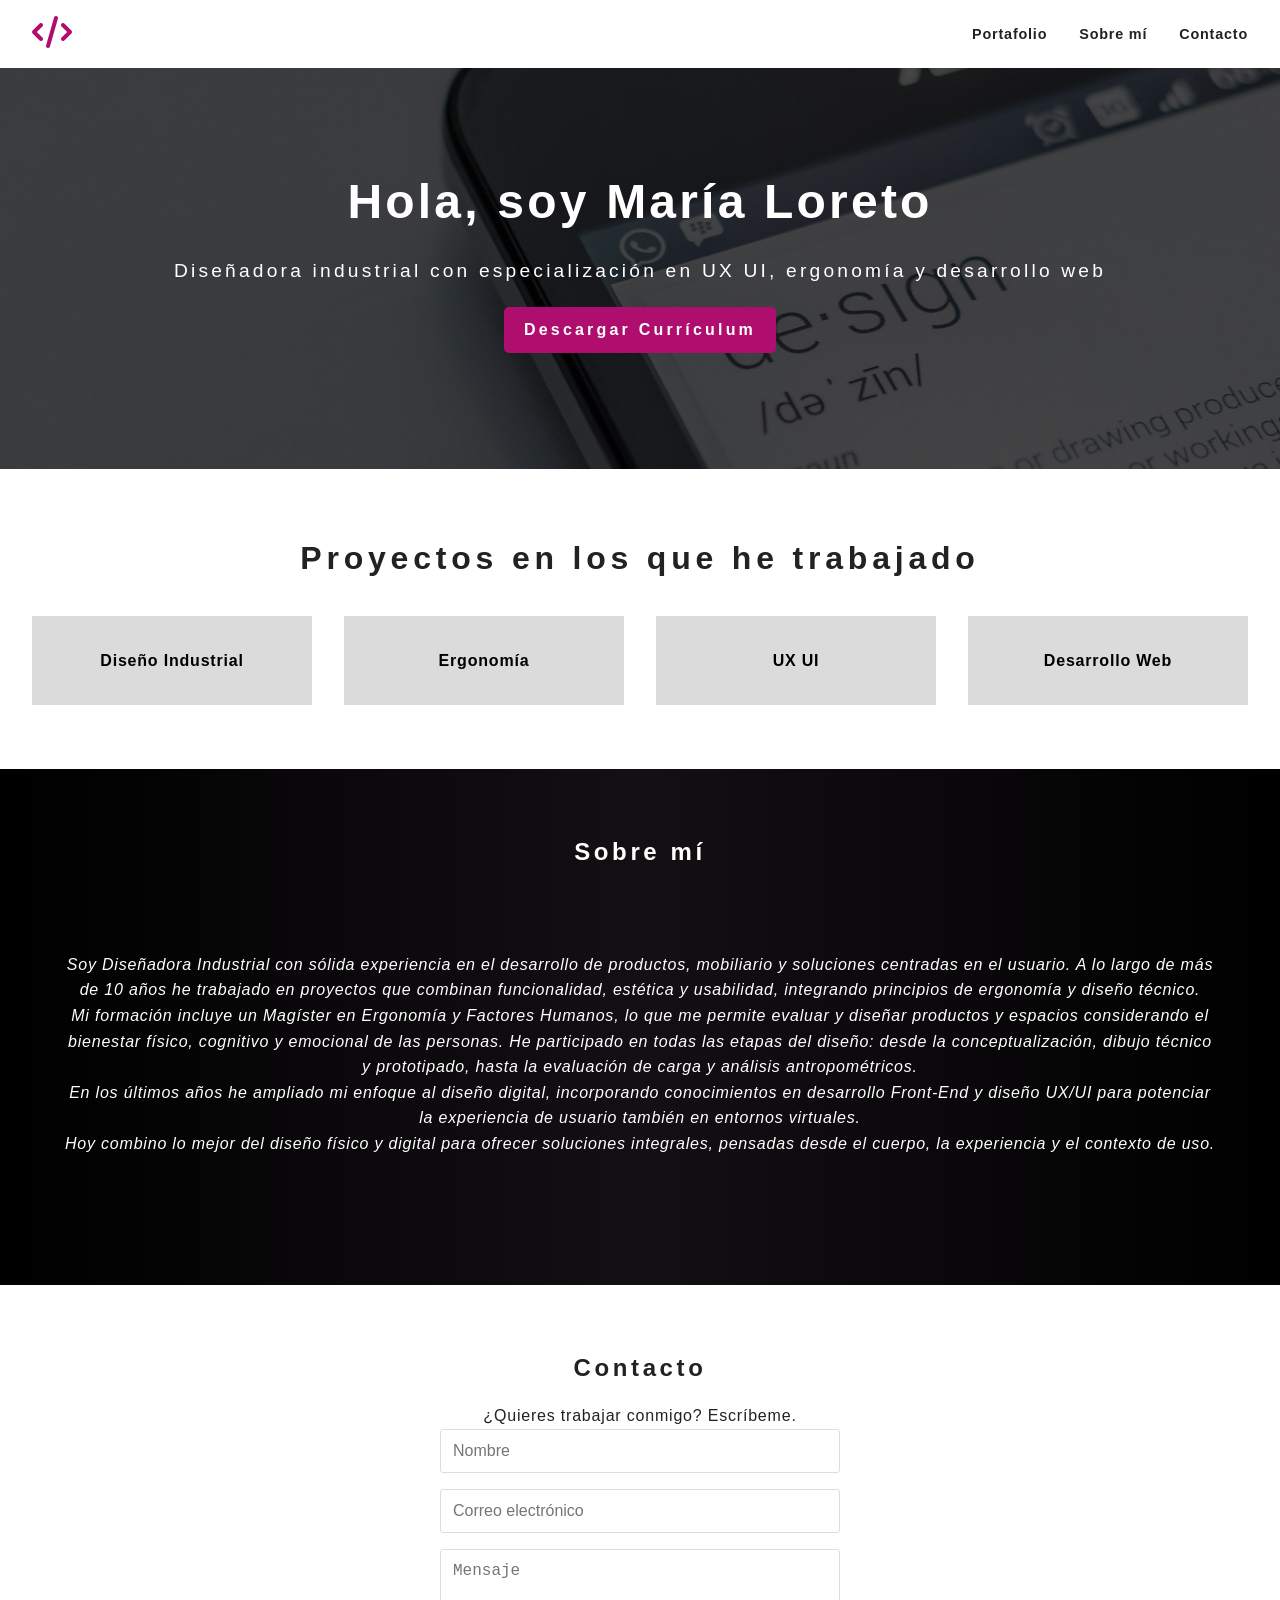
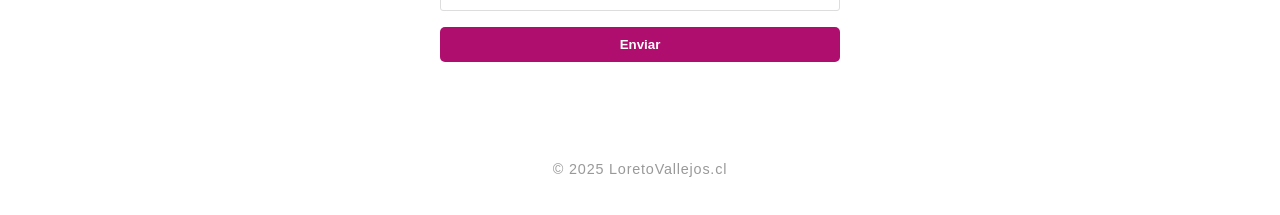
==== index.html @ e16116f9 "feat: agregar portafolio completo" ====
<!DOCTYPE html>
<html lang="es">
    <head>
    <meta charset="UTF-8" />
    <meta name="viewport" content="width=device-width, initial-scale=1" />
    <title>Portafolio María Loreto Vallejos</title>
    
    <!-- font awesome -->
     <link rel="stylesheet" href="https://cdnjs.cloudflare.com/ajax/libs/font-awesome/6.5.0/css/all.min.css" />
   

    <!--hoja de estilos css-->
    <link rel="stylesheet" href="css/style.css"/>
    </head>
    <body>
    <header>
        <nav class="navbar">
        <!--logo-->
        <a class="navbar-brand" href="index.html">
         <i class="fa-solid fa-code fa-2x icono-fucsia"></i>
        </a>

        <button id="menu-toggle" aria-label="Abrir menú">☰</button>
        <ul class="nav-links">
            <li><a href="#work">Portafolio</a></li>
            <li><a href="#about">Sobre mí</a></li>
            <li><a href="#contact">Contacto</a></li>
        </ul>
        </nav>
    </header>

    <main>
        <section class="hero">
        <h1>Hola, soy María Loreto</h1>
        <p>Diseñadora industrial con especialización en UX UI, ergonomía y desarrollo web
        </p>

        <!--boton fucsia-->
        <div class="espaciado">        
            <a class="btn" href="assets/pdf/cv-maria-loreto-vallejos-23.07.25.pdf" target="_blank" rel="noopener noreferrer">Descargar Currículum
            </a>
        </div>
   
        </section>

        <!--proyectos-->
        <section id="work" class="work-section">
        <h2>Proyectos en los que he trabajado</h2>
        <div class="grid">

            <a href="../../../../diseno-industrial.html" target="_blank" rel="noopener noreferrer" class="card-link">
            <div class="card">Diseño Industrial</div>
            </a>

            <a href="assets/pdf/trabajo-grado-magister-mlvc-2024.pdf" target="_blank" rel="noopener noreferrer" class="card-link">
            <div class="card">Ergonomía</div>
            </a>

            <a href="assets/pdf/ux-ui-mobikit-2023.pdf" target="_blank" rel="noopener noreferrer" class="card-link">
            <div class="card">UX UI</div>
            </a>

            <a href="../../../../desarrollo-web.html" target="_blank" rel="noopener noreferrer" class="card-link">
            <div class="card">Desarrollo Web</div>
            </a>

        </div>
        </section>
        <!--sobre mi-->

        <section id="about" class="about-section">
            <article>
                <h2>Sobre mí</h2>
                <div class="container">
                    <em><p>Soy Diseñadora Industrial con sólida experiencia en el desarrollo de productos, mobiliario y soluciones centradas en el usuario. A lo largo de más de 10 años he trabajado en proyectos que combinan funcionalidad, estética y usabilidad, integrando principios de ergonomía y diseño técnico.

                    <p>Mi formación incluye un Magíster en Ergonomía y Factores Humanos, lo que me permite evaluar y diseñar productos y espacios considerando el bienestar físico, cognitivo y emocional de las personas. He participado en todas las etapas del diseño: desde la conceptualización, dibujo técnico y prototipado, hasta la evaluación de carga y análisis antropométricos.</p>

                    <p>En los últimos años he ampliado mi enfoque al diseño digital, incorporando conocimientos en desarrollo Front-End y diseño UX/UI para potenciar la experiencia de usuario también en entornos virtuales.</p>

                    <p>Hoy combino lo mejor del diseño físico y digital para ofrecer soluciones integrales, pensadas desde el cuerpo, la experiencia y el contexto de uso.</p></em>
                </div>
                </article>
        </section>
            

        <section id="contact" class="contact-section">
        <h2>Contacto</h2>
        <p>¿Quieres trabajar conmigo? Escríbeme.</p>

        <form action="https://formsubmit.co/macerdava@gmail.com" method="POST">
        <input type="text" name="nombre" placeholder="Nombre" required>
        <input type="email" name="correo" placeholder="Correo electrónico" required>
        <textarea name="mensaje" placeholder="Mensaje" required></textarea>
        <button class="btn" type="submit">Enviar</button>
        </form>

        </section>
        
    </main>

    <footer>
        <p>© 2025 LoretoVallejos.cl</p>
    </footer>

    <script src="script.js"></script>
    </body>
</html>
---- css/style.css ----
/* Reset css*/
* {
  margin: 0;
  padding: 0;
  box-sizing: border-box;
}

.container{
    padding: 4rem 2rem;
    display:flex;
    justify-content: center;
    align-items: center;

}
.container-dis {
  background-color: #49444935;
 
  list-style-type: none;
  color: black;

}
.container-dis a {
  
  list-style-type: none;
  text-decoration: none;
  color: black;

}

.container-dis a:hover{  
  color:#b00e6f;
 
}

.container-int{ 
  width: 50%;   
  margin: 0 auto;

}
.container-int h1 h2{
  font-weight: bold; 
  font-size: 30px; 
}

.container-res{ 
  width: 50%;   
  margin: 0 auto;

}
.container-res img{
  max-width: 20%;
}



/*icono logo*/

.icono-fucsia{
  color:rgb(176, 14, 111);
}
.icono-fucsia:hover{
  color:rgb(115, 12, 70);
  transform: translateY(-5px);
  transition: transform 0.6s ease;

}


.fondo-gris-claro{
  background-color: rgba(73, 68, 73, 0.193);
  transform: translateY(-5px);
  transition: transform 0.6s ease;
  cursor: pointer;
}

.row {
  display: flex;
  gap: 20px; /* espacio entre columnas */
}
.row img{
  max-width: 70%;
}

.column {
  flex: 1; /* ambas columnas ocupan el mismo ancho */
}



.btn{
  text-decoration: none;
  display: inline-block;
  padding: 10px 20px;
  background-color: rgb(176, 14, 111);
  color: white;
  text-decoration: none;
  border-radius: 5px;
  font-weight: bold;
  border: none;

}

.btn:hover{
    background-color: rgb(115, 12, 70);
    color: white;
    transform: translateY(-5px);
    transition: transform 0.6s ease;
    cursor: pointer;
}

.espaciado{
  margin: 20px;
}

/* Tipografía */
body {
  font-family: 'Helvetica Neue', Helvetica, Arial, sans-serif;
  background: #fff;
  color: #222;
  line-height: 1.6;
  letter-spacing: 0.05em;
}

/* Navbar */
.navbar {
  display: flex;
  justify-content: space-between;
  align-items: center;
  padding: 1rem 2rem;  
  position: sticky;
  top: 0;
  
  
}

.logo {
  font-weight: 700;
  font-size: 1.5rem;
  letter-spacing: 0.2em;
  color: rgb(202, 32, 157); 
}

.nav-links {
  list-style: none;
  display: flex;
  gap: 2rem;
}

.nav-links a {
  text-decoration: none;
  color: #222222;
  font-weight: 600;
  font-size: 0.9rem;
  transition: color 0.3s ease;
}

.nav-links a:hover {
  color: #b00e6f;
}

/* Botón menú hamburguesa */
#menu-toggle {
  display: none;
  font-size: 2rem;
  background: none;
  border: none;
  cursor: pointer;
}

/* Hero */
.hero {
    background-image: url(../assets/img/portada-fondo.jpg);
    background-repeat: no-repeat; 
    background-size: cover;
    
  text-align: center;
  padding: 6rem 2rem;
  font-weight: 700;
  letter-spacing: 0.2em;
}

.hero h1 {
  font-size: 3rem;
  margin-bottom: 1rem;
  color: white;
}

.hero p {
  font-size: 1.2rem;
  font-weight: 400;
  color: white;
}




/* Grid proyectos */
.work-section {
  padding: 4rem 2rem;
}

.work-section h2 {
  text-align: center;
  margin-bottom: 2rem;
  font-weight: 700;
  letter-spacing: 0.15em;
  font-size: 2rem;
}

.grid {
  display: grid;
  grid-template-columns: repeat(auto-fit,minmax(250px,1fr));
  gap: 2rem;
}

/*cards*/
.card-link {
  text-decoration: none;
  color: inherit;
  display: block;
}

.card {
  background-color: rgba(73, 68, 73, 0.193);
  padding: 2rem;
  font-weight: 700;
  text-align: center;  
  cursor: pointer;
  transition: transform 0.6s ease;
  color: black; 
}

.card:hover {
  transform: translateY(-10px);
  color:#b00e6f;
  
}


/* About */
.about-section {
  background: linear-gradient(to right, #000000, #130f13, #000000);
  color: white;
  padding: 4rem 2rem;
  text-align: center;
  font-weight: 400;
  letter-spacing: 0.05em;
}

.about-section h2 {
  font-weight: 700;
  letter-spacing: 0.15em;
  margin-bottom: 1rem;
}

/* Contacto */
.contact-section {
  padding: 4rem 2rem;
  text-align: center;
}

.contact-section h2 {
  font-weight: 700;
  letter-spacing: 0.15em;
  margin-bottom: 1rem;
}

form {
  max-width: 400px;
  margin: 0 auto;
  display: flex;
  flex-direction: column;
  gap: 1rem;
}

input, textarea {
  padding: 0.75rem;
  border: 1px solid #ddd;
  font-size: 1rem;
  border-radius: 3px;
  resize: none;
}



/* Footer */
footer {
  text-align: center;
  padding: 2rem 1rem;
  font-size: 0.9rem;
  color: #999;
}

/* Responsive - menú hamburguesa */
@media (max-width: 768px) {
  .nav-links {
    display: none;
    flex-direction: column;
    position: absolute;
    top: 70px;
    right: 0;
    background: white;
    width: 200px;
    padding: 1rem;
    box-shadow: 0 0 10px rgb(0 0 0 / 0.1);
  }

  .nav-links.show {
    display: flex;
  }

  #menu-toggle {
    display: block;
  }



}
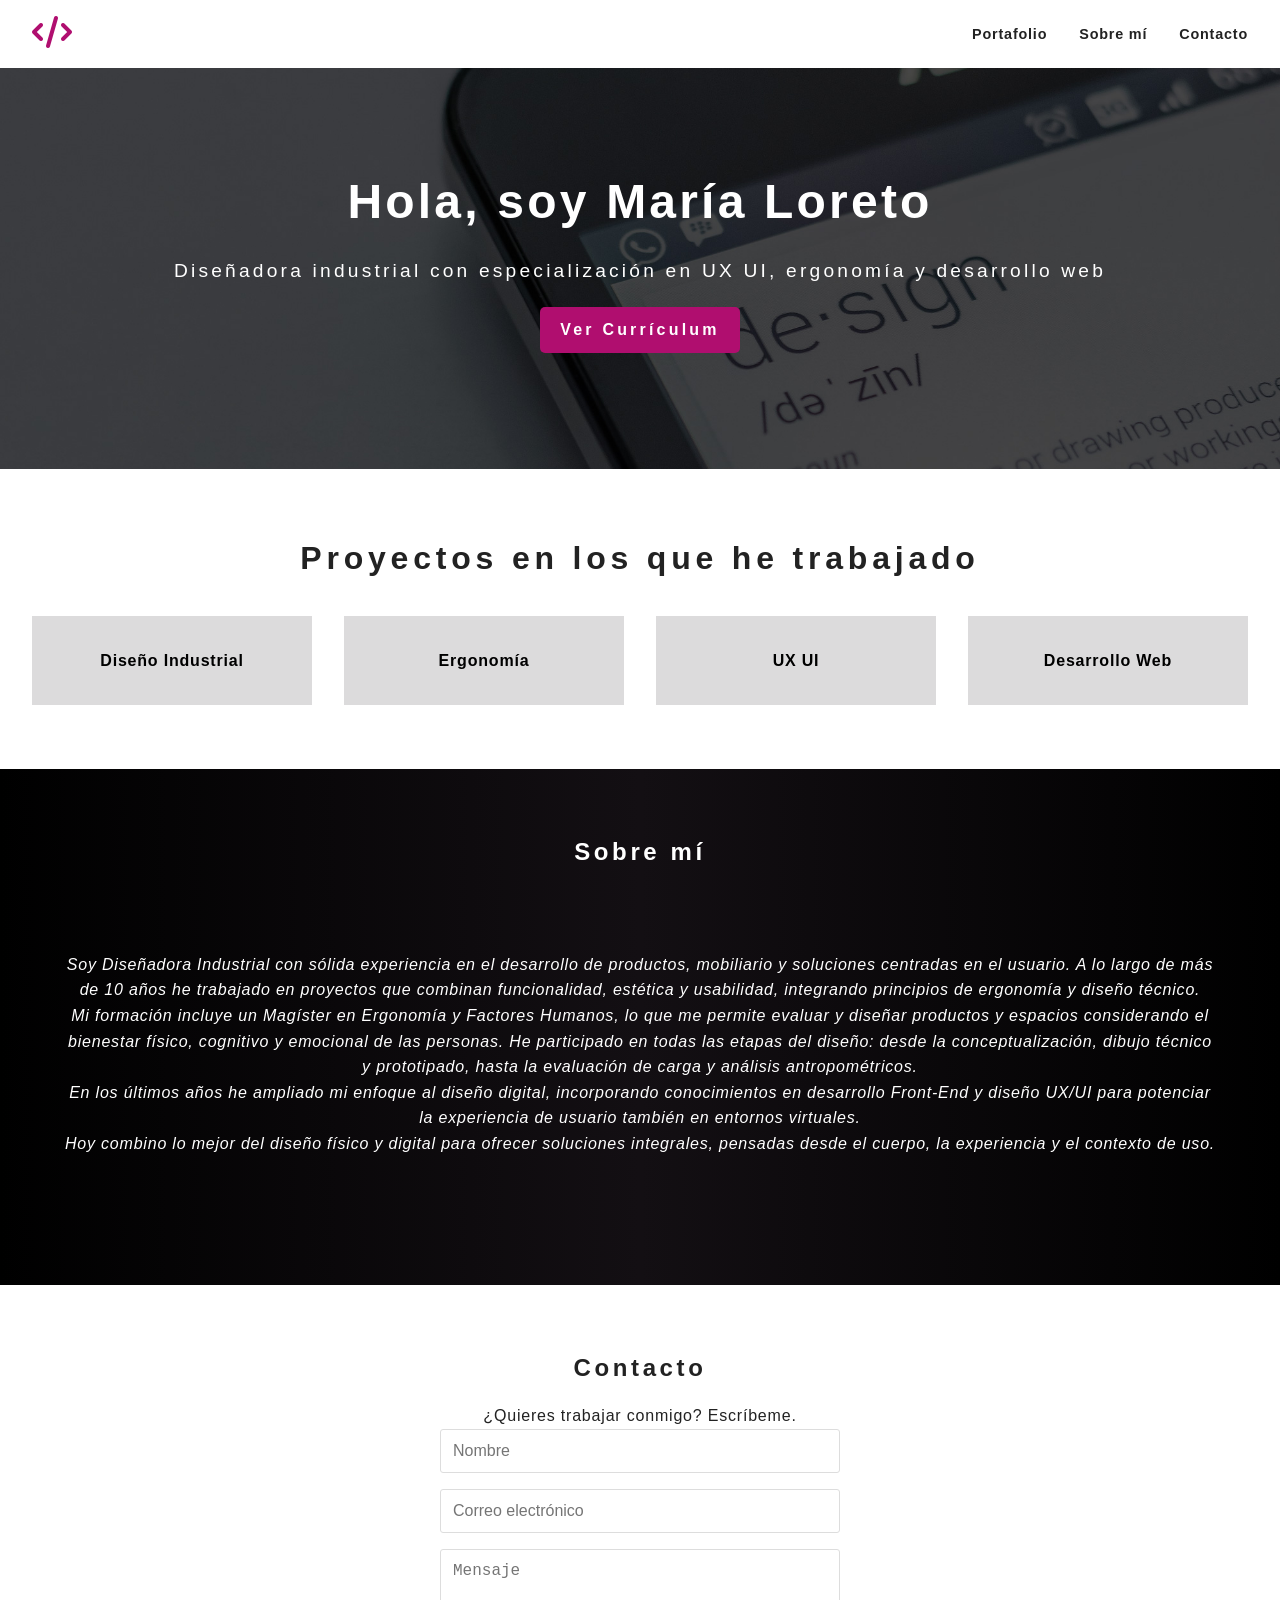
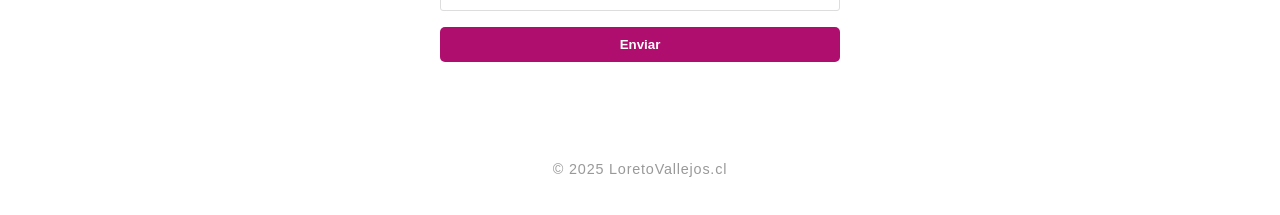
==== commit 0ceebc66: "agrega cv actualizado" ====
--- a/index.html
+++ b/index.html
@@ -37,7 +37,7 @@
 
         <!--boton fucsia-->
         <div class="espaciado">        
-            <a class="btn" href="assets/pdf/cv-maria-loreto-vallejos-23.07.25.pdf" target="_blank" rel="noopener noreferrer">Descargar Currículum
+            <a class="btn" href="assets/pdf/CV_maria_vallejos_23.03.26.pdf" target="_blank" rel="noopener noreferrer">Ver Currículum
             </a>
         </div>
    
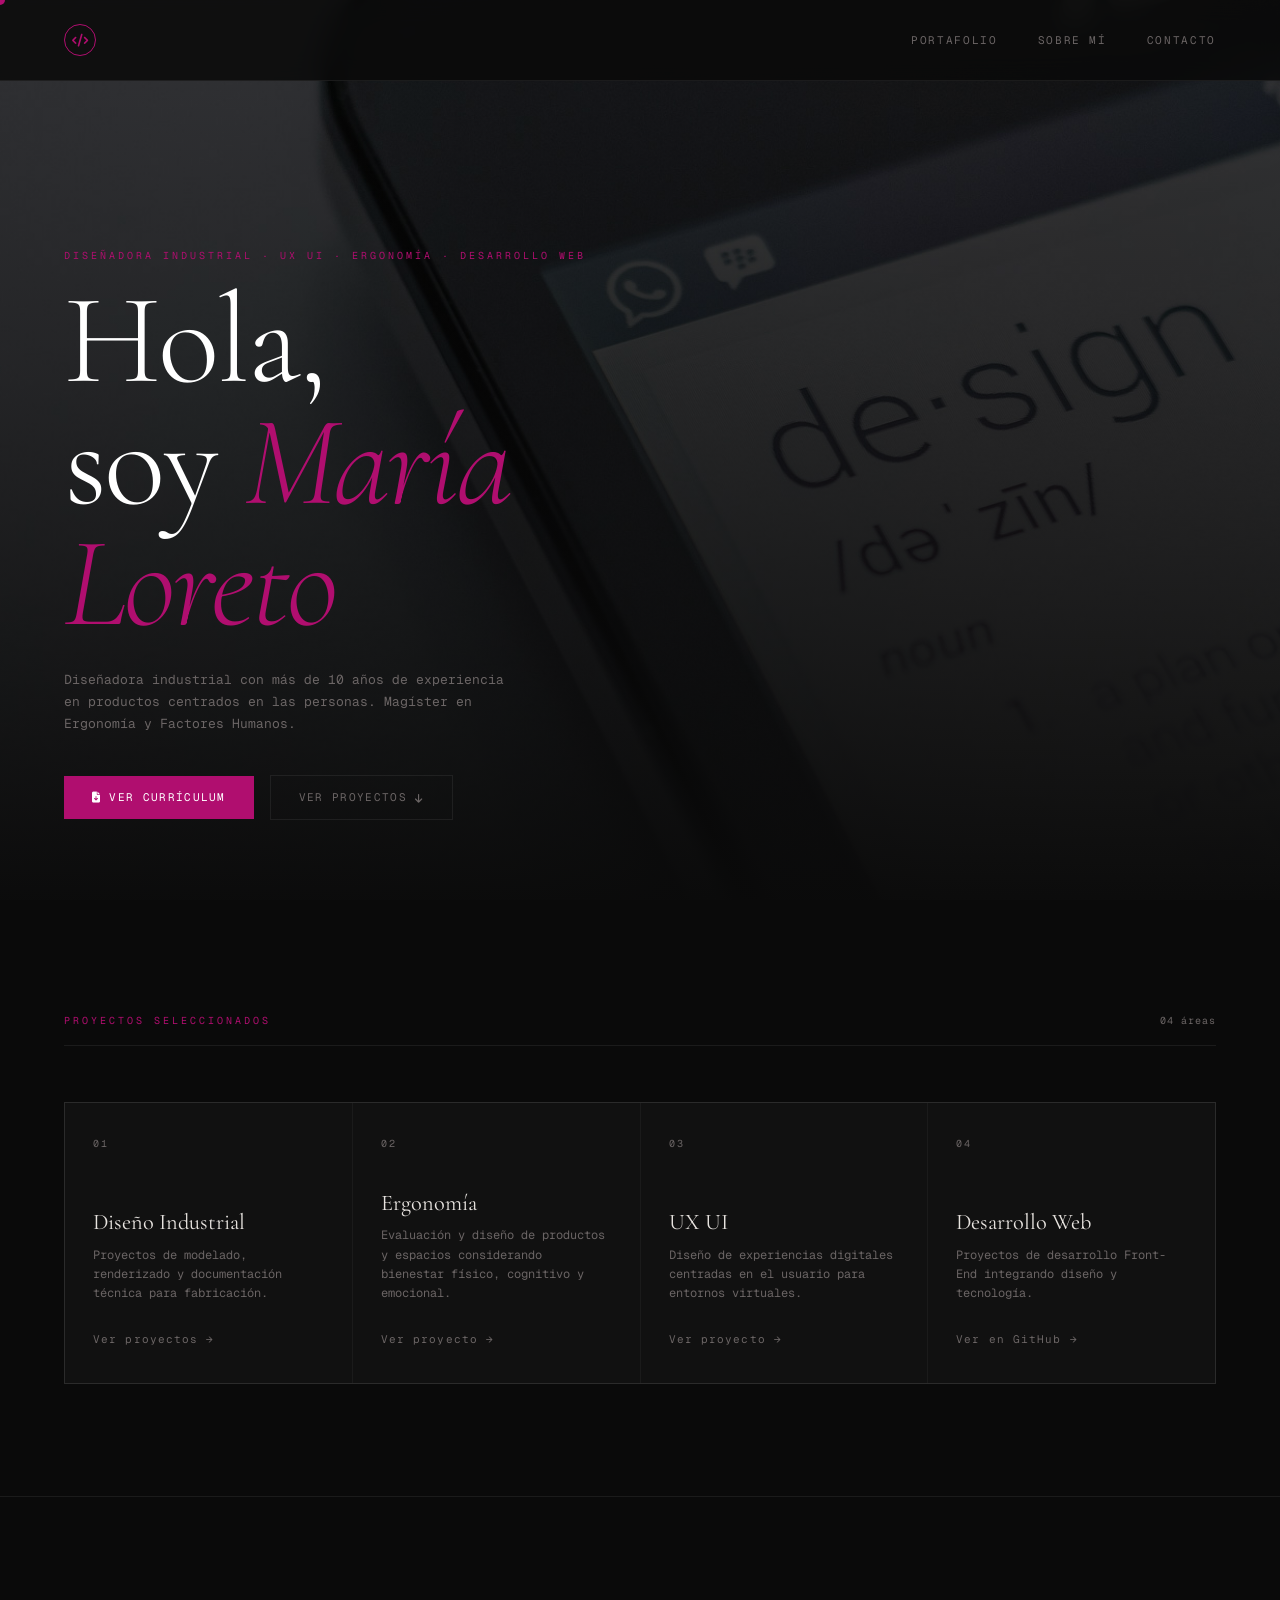
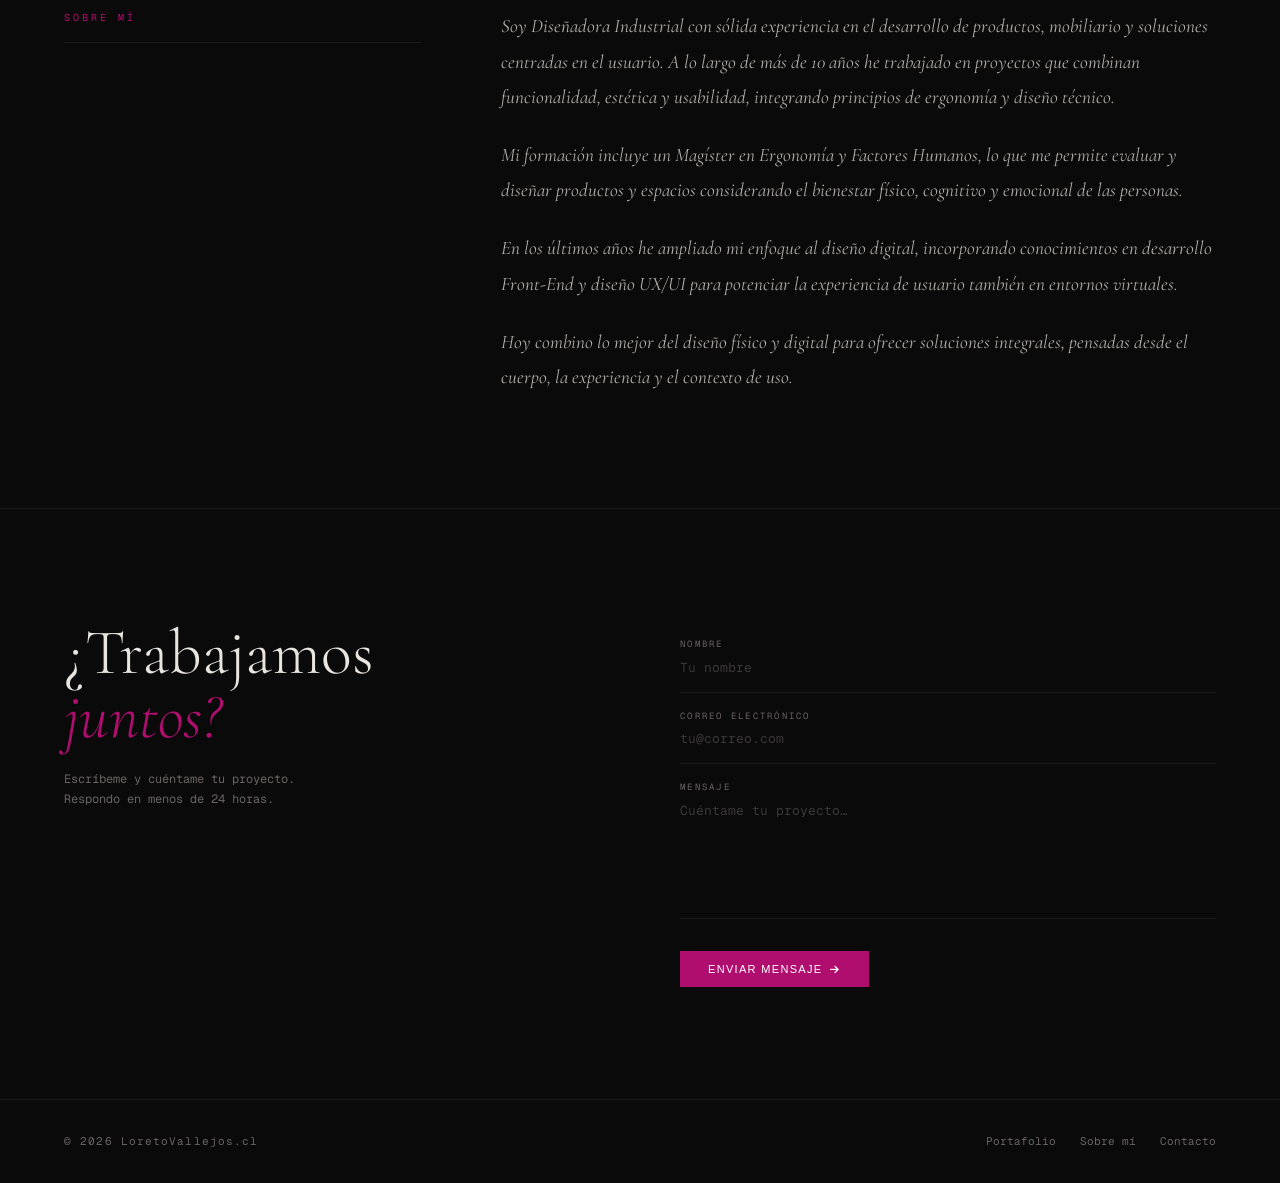
==== commit 488bf58d: "feat: agrega cambios abril" ====
--- a/index.html
+++ b/index.html
@@ -1,108 +1,167 @@
 <!DOCTYPE html>
 <html lang="es">
-    <head>
-    <meta charset="UTF-8" />
-    <meta name="viewport" content="width=device-width, initial-scale=1" />
-    <title>Portafolio María Loreto Vallejos</title>
-    
-    <!-- font awesome -->
-     <link rel="stylesheet" href="https://cdnjs.cloudflare.com/ajax/libs/font-awesome/6.5.0/css/all.min.css" />
-   
+<head>
+  <meta charset="UTF-8" />
+  <meta name="viewport" content="width=device-width, initial-scale=1" />
+  <title>Portafolio — María Loreto Vallejos</title>
 
-    <!--hoja de estilos css-->
-    <link rel="stylesheet" href="css/style.css"/>
-    </head>
-    <body>
-    <header>
-        <nav class="navbar">
-        <!--logo-->
-        <a class="navbar-brand" href="index.html">
-         <i class="fa-solid fa-code fa-2x icono-fucsia"></i>
+  <link rel="preconnect" href="https://fonts.googleapis.com">
+  <link rel="preconnect" href="https://fonts.gstatic.com" crossorigin>
+  <link href="https://fonts.googleapis.com/css2?family=Cormorant+Garamond:ital,wght@0,300;0,400;0,600;1,300;1,400&family=Geist+Mono:wght@300;400&display=swap" rel="stylesheet">
+  <link rel="stylesheet" href="https://cdnjs.cloudflare.com/ajax/libs/font-awesome/6.5.0/css/all.min.css" />
+  <link rel="stylesheet" href="css/styles.css"/>
+</head>
+<body>
+
+  <div class="cursor" id="cursor"></div>
+
+  <!-- NAVBAR -->
+  <nav>
+    <a class="nav-logo" href="index.html">
+      <div class="nav-logo-icon">
+        <i class="fa-solid fa-code"></i>
+      </div>
+    </a>
+    <button class="nav-toggle" id="navToggle" aria-label="Abrir menú" aria-expanded="false">
+      <i class="fa-solid fa-bars"></i>
+    </button>
+    <ul class="nav-links" id="navLinks">
+      <li><a href="#work">Portafolio</a></li>
+      <li><a href="#about">Sobre mí</a></li>
+      <li><a href="#contact">Contacto</a></li>
+    </ul>
+  </nav>
+
+  <main>
+
+    <!-- HERO -->
+    <section class="hero">
+      <p class="hero-eyebrow">Diseñadora Industrial · UX UI · Ergonomía · Desarrollo Web</p>
+      <h1 class="hero-title">
+        Hola,<br>soy <em>María</em><br><em>Loreto</em>
+      </h1>
+      <p class="hero-sub">
+        Diseñadora industrial con más de 10 años de experiencia en productos centrados en las personas. Magíster en Ergonomía y Factores Humanos.
+      </p>
+      <div class="hero-cta">
+        <a class="btn-primary-custom" href="assets/pdf/CV_maria_vallejos_23.03.26.pdf" target="_blank" rel="noopener noreferrer">
+          <i class="fa-solid fa-file-arrow-down" style="font-size:11px"></i>
+          Ver Currículum
+        </a>
+        <a class="btn-ghost" href="#work">
+          Ver proyectos
+          <i class="fa-solid fa-arrow-down" style="font-size:10px"></i>
+        </a>
+      </div>
+    </section>
+
+    <!-- PROYECTOS -->
+    <section id="work">
+      <div class="section-header reveal">
+        <span class="section-label">Proyectos seleccionados</span>
+        <span class="section-count">04 áreas</span>
+      </div>
+
+      <div class="cards-grid">
+
+        <a href="diseno-industrial.html" class="pf-card reveal">
+          <span class="card-num">01</span>
+          <div class="card-body">
+            <h3 class="card-h3">Diseño Industrial</h3>
+            <p class="card-p">Proyectos de modelado, renderizado y documentación técnica para fabricación.</p>
+            <span class="card-arrow">Ver proyectos →</span>
+          </div>
         </a>
 
-        <button id="menu-toggle" aria-label="Abrir menú">☰</button>
-        <ul class="nav-links">
-            <li><a href="#work">Portafolio</a></li>
-            <li><a href="#about">Sobre mí</a></li>
-            <li><a href="#contact">Contacto</a></li>
-        </ul>
-        </nav>
-    </header>
+        <a href="assets/pdf/trabajo-grado-magister-mlvc-2024.pdf" target="_blank" rel="noopener noreferrer" class="pf-card reveal reveal-delay-1">
+          <span class="card-num">02</span>
+          <div class="card-body">
+            <h3 class="card-h3">Ergonomía</h3>
+            <p class="card-p">Evaluación y diseño de productos y espacios considerando bienestar físico, cognitivo y emocional.</p>
+            <span class="card-arrow">Ver proyecto →</span>
+          </div>
+        </a>
 
-    <main>
-        <section class="hero">
-        <h1>Hola, soy María Loreto</h1>
-        <p>Diseñadora industrial con especialización en UX UI, ergonomía y desarrollo web
-        </p>
+        <a href="assets/pdf/ux-ui-mobikit-2023.pdf" target="_blank" rel="noopener noreferrer" class="pf-card reveal reveal-delay-2">
+          <span class="card-num">03</span>
+          <div class="card-body">
+            <h3 class="card-h3">UX UI</h3>
+            <p class="card-p">Diseño de experiencias digitales centradas en el usuario para entornos virtuales.</p>
+            <span class="card-arrow">Ver proyecto →</span>
+          </div>
+        </a>
 
-        <!--boton fucsia-->
-        <div class="espaciado">        
-            <a class="btn" href="assets/pdf/CV_maria_vallejos_23.03.26.pdf" target="_blank" rel="noopener noreferrer">Ver Currículum
-            </a>
+        <a href="https://github.com/Loreto-Vallejos" target="_blank" rel="noopener noreferrer" class="pf-card reveal reveal-delay-3">
+          <span class="card-num">04</span>
+          <div class="card-body">
+            <h3 class="card-h3">Desarrollo Web</h3>
+            <p class="card-p">Proyectos de desarrollo Front-End integrando diseño y tecnología.</p>
+            <span class="card-arrow">Ver en GitHub →</span>
+          </div>
+        </a>
+
+      </div>
+    </section>
+
+    <!-- SOBRE MÍ -->
+    <section id="about">
+      <div class="about-inner">
+        <div class="about-left reveal">
+          <div class="section-header" style="border-bottom: 1px solid var(--border); padding-bottom: 1rem; margin-bottom: 0;">
+            <span class="section-label">Sobre mí</span>
+          </div>
         </div>
-   
-        </section>
+        <div class="about-right reveal reveal-delay-1">
+          <p>Soy Diseñadora Industrial con sólida experiencia en el desarrollo de productos, mobiliario y soluciones centradas en el usuario. A lo largo de más de 10 años he trabajado en proyectos que combinan funcionalidad, estética y usabilidad, integrando principios de ergonomía y diseño técnico.</p>
+          <p>Mi formación incluye un Magíster en Ergonomía y Factores Humanos, lo que me permite evaluar y diseñar productos y espacios considerando el bienestar físico, cognitivo y emocional de las personas.</p>
+          <p>En los últimos años he ampliado mi enfoque al diseño digital, incorporando conocimientos en desarrollo Front-End y diseño UX/UI para potenciar la experiencia de usuario también en entornos virtuales.</p>
+          <p>Hoy combino lo mejor del diseño físico y digital para ofrecer soluciones integrales, pensadas desde el cuerpo, la experiencia y el contexto de uso.</p>
+        </div>
+      </div>
+    </section>
 
-        <!--proyectos-->
-        <section id="work" class="work-section">
-        <h2>Proyectos en los que he trabajado</h2>
-        <div class="grid">
+    <!-- CONTACTO -->
+    <section id="contact">
+      <div class="contact-inner">
+        <div class="contact-left reveal">
+          <h2>¿Trabajamos<br><em>juntos?</em></h2>
+          <p>Escríbeme y cuéntame tu proyecto. Respondo en menos de 24 horas.</p>
+        </div>
+        <div class="contact-right reveal reveal-delay-1">
+          <!-- correo de llegada-->
+          <form action="https://formsubmit.co/macerdava@gmail.com" method="POST" class="contact-form">
+            <div class="form-field">
+              <label for="nombre">Nombre</label>
+              <input type="text" id="nombre" name="nombre" placeholder="Tu nombre" required />
+            </div>
+            <div class="form-field">
+              <label for="correo">Correo electrónico</label>
+              <input type="email" id="correo" name="correo" placeholder="tu@correo.com" required />
+            </div>
+            <div class="form-field">
+              <label for="mensaje">Mensaje</label>
+              <textarea id="mensaje" name="mensaje" placeholder="Cuéntame tu proyecto…" required></textarea>
+            </div>
+            <button class="btn-primary-custom form-submit" type="submit">
+              Enviar mensaje
+              <i class="fa-solid fa-arrow-right" style="font-size:10px"></i>
+            </button>
+          </form>
+        </div>
+      </div>
+    </section>
 
-            <a href="../../../../diseno-industrial.html" target="_blank" rel="noopener noreferrer" class="card-link">
-            <div class="card">Diseño Industrial</div>
-            </a>
+  </main>
 
-            <a href="assets/pdf/trabajo-grado-magister-mlvc-2024.pdf" target="_blank" rel="noopener noreferrer" class="card-link">
-            <div class="card">Ergonomía</div>
-            </a>
+  <footer>
+    <p>© 2026 LoretoVallejos.cl</p>
+    <div class="footer-links">
+      <a href="#work">Portafolio</a>
+      <a href="#about">Sobre mí</a>
+      <a href="#contact">Contacto</a>
+    </div>
+  </footer>
 
-            <a href="assets/pdf/ux-ui-mobikit-2023.pdf" target="_blank" rel="noopener noreferrer" class="card-link">
-            <div class="card">UX UI</div>
-            </a>
-
-            <a href="../../../../desarrollo-web.html" target="_blank" rel="noopener noreferrer" class="card-link">
-            <div class="card">Desarrollo Web</div>
-            </a>
-
-        </div>
-        </section>
-        <!--sobre mi-->
-
-        <section id="about" class="about-section">
-            <article>
-                <h2>Sobre mí</h2>
-                <div class="container">
-                    <em><p>Soy Diseñadora Industrial con sólida experiencia en el desarrollo de productos, mobiliario y soluciones centradas en el usuario. A lo largo de más de 10 años he trabajado en proyectos que combinan funcionalidad, estética y usabilidad, integrando principios de ergonomía y diseño técnico.
-
-                    <p>Mi formación incluye un Magíster en Ergonomía y Factores Humanos, lo que me permite evaluar y diseñar productos y espacios considerando el bienestar físico, cognitivo y emocional de las personas. He participado en todas las etapas del diseño: desde la conceptualización, dibujo técnico y prototipado, hasta la evaluación de carga y análisis antropométricos.</p>
-
-                    <p>En los últimos años he ampliado mi enfoque al diseño digital, incorporando conocimientos en desarrollo Front-End y diseño UX/UI para potenciar la experiencia de usuario también en entornos virtuales.</p>
-
-                    <p>Hoy combino lo mejor del diseño físico y digital para ofrecer soluciones integrales, pensadas desde el cuerpo, la experiencia y el contexto de uso.</p></em>
-                </div>
-                </article>
-        </section>
-            
-
-        <section id="contact" class="contact-section">
-        <h2>Contacto</h2>
-        <p>¿Quieres trabajar conmigo? Escríbeme.</p>
-
-        <form action="https://formsubmit.co/macerdava@gmail.com" method="POST">
-        <input type="text" name="nombre" placeholder="Nombre" required>
-        <input type="email" name="correo" placeholder="Correo electrónico" required>
-        <textarea name="mensaje" placeholder="Mensaje" required></textarea>
-        <button class="btn" type="submit">Enviar</button>
-        </form>
-
-        </section>
-        
-    </main>
-
-    <footer>
-        <p>© 2025 LoretoVallejos.cl</p>
-    </footer>
-
-    <script src="script.js"></script>
-    </body>
-</html>
+  <script src="main.js"></script>
+</body>
+</html>
--- a/css/styles.css
+++ b/css/styles.css
@@ -0,0 +1,676 @@
+/* ── RESET ── */
+*,
+*::before,
+*::after {
+  box-sizing: border-box;
+  margin: 0;
+  padding: 0;
+}
+
+/* ── VARIABLES ── */
+:root {
+  --fucsia:     #b00e6f;
+  --fucsia-dim: #730c46;
+  --bg:         #0a0a0a;
+  --surface:    #111111;
+  --border:     rgba(255, 255, 255, 0.07);
+  --text:       #e8e4e0;
+  --muted:      #6b6565;
+  --mono:       'Geist Mono', monospace;
+  --serif:      'Cormorant Garamond', serif;
+
+  /* Espaciado consistente */
+  --section-padding-x: 4rem;
+  --section-padding-y: 7rem;
+}
+
+/* ── BASE ── */
+html {
+  scroll-behavior: smooth;
+}
+
+body {
+  background: var(--bg);
+  color: var(--text);
+  font-family: var(--mono);
+  font-size: 14px;
+  line-height: 1.7;
+  cursor: none;
+  /* Evita scroll horizontal en móvil */
+  overflow-x: hidden;
+}
+
+/* ── CURSOR PERSONALIZADO ── */
+.cursor {
+  width: 10px;
+  height: 10px;
+  border-radius: 50%;
+  background: var(--fucsia);
+  position: fixed;
+  top: 0;
+  left: 0;
+  pointer-events: none;
+  z-index: 9999;
+  transform: translate(-50%, -50%);
+  transition:
+    transform 0.08s ease,
+    width 0.25s ease,
+    height 0.25s ease,
+    background 0.25s ease;
+}
+
+.cursor.hovering {
+  width: 40px;
+  height: 40px;
+  background: rgba(176, 14, 111, 0.15);
+  border: 1px solid var(--fucsia);
+}
+
+/* ── TEXTURA DE RUIDO ── */
+body::before {
+  content: '';
+  position: fixed;
+  inset: 0;
+  background-image: url("data:image/svg+xml,%3Csvg viewBox='0 0 256 256' xmlns='http://www.w3.org/2000/svg'%3E%3Cfilter id='noise'%3E%3CfeTurbulence type='fractalNoise' baseFrequency='0.9' numOctaves='4' stitchTiles='stitch'/%3E%3C/filter%3E%3Crect width='100%25' height='100%25' filter='url(%23noise)' opacity='1'/%3E%3C/svg%3E");
+  opacity: 0.025;
+  pointer-events: none;
+  z-index: 0;
+}
+
+/* ── NAVBAR ── */
+nav {
+  position: fixed;
+  top: 0;
+  left: 0;
+  right: 0;
+  z-index: 100;
+  display: flex;
+  align-items: center;
+  justify-content: space-between;
+  padding: 1.5rem var(--section-padding-x);
+  border-bottom: 1px solid var(--border);
+  background: rgba(10, 10, 10, 0.85);
+  backdrop-filter: blur(12px);
+  -webkit-backdrop-filter: blur(12px);
+}
+
+.nav-logo {
+  display: flex;
+  align-items: center;
+  gap: 0.75rem;
+  text-decoration: none;
+}
+
+.nav-logo-icon {
+  width: 32px;
+  height: 32px;
+  border: 1px solid var(--fucsia);
+  border-radius: 50%;
+  display: flex;
+  align-items: center;
+  justify-content: center;
+  transition: background 0.3s;
+}
+
+.nav-logo-icon i {
+  color: var(--fucsia);
+  font-size: 13px;
+}
+
+.nav-logo:hover .nav-logo-icon {
+  background: var(--fucsia);
+}
+
+.nav-logo:hover .nav-logo-icon i {
+  color: #fff;
+}
+
+.nav-links {
+  display: flex;
+  gap: 2.5rem;
+  list-style: none;
+}
+
+.nav-links a {
+  text-decoration: none;
+  color: var(--muted);
+  font-size: 11px;
+  letter-spacing: 0.15em;
+  text-transform: uppercase;
+  transition: color 0.3s;
+  position: relative;
+}
+
+.nav-links a::after {
+  content: '';
+  position: absolute;
+  bottom: -3px;
+  left: 0;
+  width: 0;
+  height: 1px;
+  background: var(--fucsia);
+  transition: width 0.3s ease;
+}
+
+.nav-links a:hover {
+  color: var(--text);
+}
+
+.nav-links a:hover::after {
+  width: 100%;
+}
+
+/* Botón hamburguesa — oculto en desktop */
+.nav-toggle {
+  display: none;
+  background: none;
+  border: none;
+  color: var(--text);
+  font-size: 1.1rem;
+  cursor: pointer;
+  /* Área mínima táctil recomendada (accesibilidad) */
+  min-width: 44px;
+  min-height: 44px;
+}
+
+/* ── HERO ── */
+.hero {
+  min-height: 100vh;
+  display: flex;
+  flex-direction: column;
+  justify-content: flex-end;
+  padding: 0 var(--section-padding-x) 5rem;
+  position: relative;
+  overflow: hidden;
+  background-image: url('../assets/img/portada-fondo.jpg');;
+  background-size: cover;
+  background-position: center;
+}
+
+.hero::after {
+  content: '';
+  position: absolute;
+  inset: 0;
+  background: linear-gradient(
+    to top,
+    rgba(10, 10, 10, 0.97) 0%,
+    rgba(10, 10, 10, 0.45) 60%,
+    rgba(10, 10, 10, 0.2) 100%
+  );
+}
+
+.hero-eyebrow {
+  font-size: 10px;
+  letter-spacing: 0.3em;
+  text-transform: uppercase;
+  color: var(--fucsia);
+  margin-bottom: 1rem;
+  position: relative;
+  z-index: 1;
+  opacity: 0;
+  animation: fadeUp 0.8s ease forwards 0.2s;
+}
+
+.hero-title {
+  font-family: var(--serif);
+  font-size: clamp(4rem, 10vw, 9rem);
+  font-weight: 300;
+  line-height: 0.95;
+  letter-spacing: -0.02em;
+  color: #fff;
+  position: relative;
+  z-index: 1;
+  opacity: 0;
+  animation: fadeUp 0.9s ease forwards 0.4s;
+}
+
+.hero-title em {
+  font-style: italic;
+  color: var(--fucsia);
+}
+
+.hero-sub {
+  margin-top: 1.5rem;
+  font-size: 13px;
+  color: var(--muted);
+  max-width: 460px;
+  position: relative;
+  z-index: 1;
+  opacity: 0;
+  animation: fadeUp 0.9s ease forwards 0.6s;
+}
+
+.hero-cta {
+  margin-top: 2.5rem;
+  display: flex;
+  gap: 1rem;
+  align-items: center;
+  flex-wrap: wrap;
+  position: relative;
+  z-index: 1;
+  opacity: 0;
+  animation: fadeUp 0.9s ease forwards 0.8s;
+}
+
+/* ── BOTONES ── */
+.btn-primary-custom {
+  display: inline-flex;
+  align-items: center;
+  gap: 0.5rem;
+  padding: 0.75rem 1.75rem;
+  background: var(--fucsia);
+  color: #fff;
+  text-decoration: none;
+  font-size: 11px;
+  letter-spacing: 0.12em;
+  text-transform: uppercase;
+  border: none;
+  transition: background 0.3s, transform 0.3s;
+  /* Cursor visible para usuarios con cursor nativo */
+  cursor: pointer;
+}
+
+.btn-primary-custom:hover {
+  background: var(--fucsia-dim);
+  transform: translateY(-3px);
+  color: #fff;
+}
+
+.btn-ghost {
+  display: inline-flex;
+  align-items: center;
+  gap: 0.5rem;
+  padding: 0.75rem 1.75rem;
+  background: transparent;
+  color: var(--muted);
+  text-decoration: none;
+  font-size: 11px;
+  letter-spacing: 0.12em;
+  text-transform: uppercase;
+  border: 1px solid var(--border);
+  transition: border-color 0.3s, color 0.3s, transform 0.3s;
+}
+
+.btn-ghost:hover {
+  border-color: var(--muted);
+  color: var(--text);
+  transform: translateY(-3px);
+}
+
+/* ── SECCIÓN WORK ── */
+#work {
+  padding: var(--section-padding-y) var(--section-padding-x);
+  position: relative;
+  z-index: 1;
+}
+
+.section-header {
+  display: flex;
+  align-items: baseline;
+  justify-content: space-between;
+  margin-bottom: 3.5rem;
+  border-bottom: 1px solid var(--border);
+  padding-bottom: 1rem;
+}
+
+.section-label {
+  font-size: 10px;
+  letter-spacing: 0.3em;
+  text-transform: uppercase;
+  color: var(--fucsia);
+}
+
+.section-count {
+  font-size: 10px;
+  letter-spacing: 0.1em;
+  color: var(--muted);
+}
+
+/* Grid de tarjetas */
+.cards-grid {
+  display: grid;
+  grid-template-columns: repeat(4, 1fr);
+  gap: 1px;
+  background: var(--border);
+  border: 1px solid var(--border);
+}
+
+.pf-card {
+  background: var(--surface);
+  padding: 2rem 1.75rem;
+  text-decoration: none;
+  color: var(--text);
+  display: flex;
+  flex-direction: column;
+  position: relative;
+  overflow: hidden;
+  transition: background 0.4s ease;
+  min-height: 280px;
+}
+
+/* Línea inferior animada en hover */
+.pf-card::before {
+  content: '';
+  position: absolute;
+  bottom: 0;
+  left: 0;
+  width: 100%;
+  height: 2px;
+  background: var(--fucsia);
+  transform: scaleX(0);
+  transform-origin: left;
+  transition: transform 0.4s cubic-bezier(0.77, 0, 0.18, 1);
+}
+
+.pf-card:hover {
+  background: #181818;
+}
+
+.pf-card:hover::before {
+  transform: scaleX(1);
+}
+
+.pf-card:hover .card-num {
+  color: var(--fucsia);
+}
+
+.pf-card:hover .card-arrow {
+  color: var(--fucsia);
+  transform: translate(4px, -4px);
+}
+
+.pf-card:hover .card-h3 {
+  color: #fff;
+}
+
+.card-num {
+  font-size: 10px;
+  letter-spacing: 0.2em;
+  color: var(--muted);
+  margin-bottom: auto;
+  transition: color 0.3s;
+}
+
+.card-body {
+  margin-top: 2rem;
+}
+
+.card-h3 {
+  font-family: var(--serif);
+  font-size: 1.4rem;
+  font-weight: 400;
+  line-height: 1.2;
+  margin-bottom: 0.6rem;
+  transition: color 0.3s;
+}
+
+.card-p {
+  font-size: 12px;
+  color: var(--muted);
+  line-height: 1.6;
+  flex-grow: 1;
+  margin-bottom: 1.5rem;
+}
+
+.card-arrow {
+  font-size: 11px;
+  letter-spacing: 0.1em;
+  color: var(--muted);
+  transition: color 0.3s, transform 0.3s;
+  display: inline-block;
+  align-self: flex-start;
+}
+
+/* ── SOBRE MÍ ── */
+#about {
+  padding: var(--section-padding-y) var(--section-padding-x);
+  border-top: 1px solid var(--border);
+  position: relative;
+  z-index: 1;
+}
+
+.about-inner {
+  display: grid;
+  grid-template-columns: 1fr 2fr;
+  gap: 5rem;
+  align-items: start;
+}
+
+.about-right p {
+  font-family: var(--serif);
+  font-style: italic;
+  font-size: clamp(1rem, 1.5vw, 1.2rem);
+  color: rgba(232, 228, 224, 0.75);
+  line-height: 1.85;
+  margin-bottom: 1.4rem;
+}
+
+.about-right p:last-child {
+  margin-bottom: 0;
+}
+
+/* ── CONTACTO ── */
+#contact {
+  padding: var(--section-padding-y) var(--section-padding-x);
+  border-top: 1px solid var(--border);
+  position: relative;
+  z-index: 1;
+}
+
+.contact-inner {
+  display: grid;
+  grid-template-columns: 1fr 1fr;
+  gap: 5rem;
+  align-items: start;
+}
+
+.contact-left h2 {
+  font-family: var(--serif);
+  font-size: clamp(2.5rem, 5vw, 4.5rem);
+  font-weight: 300;
+  line-height: 1;
+}
+
+.contact-left h2 em {
+  font-style: italic;
+  color: var(--fucsia);
+}
+
+.contact-left p {
+  margin-top: 1.25rem;
+  font-size: 12px;
+  color: var(--muted);
+  max-width: 280px;
+}
+
+/* Formulario */
+.contact-form {
+  display: flex;
+  flex-direction: column;
+  gap: 0;
+}
+
+.form-field {
+  display: flex;
+  flex-direction: column;
+  border-bottom: 1px solid var(--border);
+  padding: 1rem 0;
+  transition: border-color 0.3s;
+}
+
+.form-field:focus-within {
+  border-color: var(--fucsia);
+}
+
+.form-field label {
+  font-size: 9px;
+  letter-spacing: 0.25em;
+  text-transform: uppercase;
+  color: var(--muted);
+  margin-bottom: 0.4rem;
+}
+
+.form-field input,
+.form-field textarea {
+  background: none;
+  border: none;
+  outline: none;
+  color: var(--text);
+  font-family: var(--mono);
+  font-size: 13px;
+  resize: none;
+}
+
+.form-field input::placeholder,
+.form-field textarea::placeholder {
+  color: rgba(107, 101, 101, 0.5);
+}
+
+.form-field textarea {
+  min-height: 100px;
+}
+
+.form-submit {
+  margin-top: 2rem;
+  align-self: flex-start;
+}
+
+/* ── FOOTER ── */
+footer {
+  border-top: 1px solid var(--border);
+  padding: 2rem var(--section-padding-x);
+  display: flex;
+  align-items: center;
+  justify-content: space-between;
+  position: relative;
+  z-index: 1;
+}
+
+footer p {
+  font-size: 11px;
+  color: var(--muted);
+  letter-spacing: 0.1em;
+}
+
+.footer-links {
+  display: flex;
+  gap: 1.5rem;
+}
+
+.footer-links a {
+  color: var(--muted);
+  text-decoration: none;
+  font-size: 11px;
+  transition: color 0.3s;
+}
+
+.footer-links a:hover {
+  color: var(--fucsia);
+}
+
+/* ── ANIMACIONES ── */
+@keyframes fadeUp {
+  from {
+    opacity: 0;
+    transform: translateY(24px);
+  }
+  to {
+    opacity: 1;
+    transform: translateY(0);
+  }
+}
+
+.reveal {
+  opacity: 0;
+  transform: translateY(30px);
+  transition: opacity 0.7s ease, transform 0.7s ease;
+}
+
+.reveal.visible {
+  opacity: 1;
+  transform: translateY(0);
+}
+
+.reveal-delay-1 { transition-delay: 0.1s; }
+.reveal-delay-2 { transition-delay: 0.2s; }
+.reveal-delay-3 { transition-delay: 0.3s; }
+
+/* ── RESPONSIVE ── */
+@media (max-width: 900px) {
+  :root {
+    --section-padding-x: 2rem;
+    --section-padding-y: 5rem;
+  }
+
+  nav {
+    padding: 1.25rem var(--section-padding-x);
+  }
+
+  /* Menú móvil oculto por defecto */
+  .nav-links {
+    display: none;
+    flex-direction: column;
+    gap: 1.5rem;
+  }
+
+  .nav-links.open {
+    display: flex;
+    position: absolute;
+    top: 100%;
+    left: 0;
+    right: 0;
+    background: rgba(10, 10, 10, 0.97);
+    padding: 2rem;
+    border-bottom: 1px solid var(--border);
+  }
+
+  .nav-toggle {
+    display: flex;
+    align-items: center;
+    justify-content: center;
+  }
+
+  .hero {
+    padding: 0 var(--section-padding-x) 4rem;
+  }
+
+  .cards-grid {
+    grid-template-columns: repeat(2, 1fr);
+  }
+
+  .about-inner {
+    grid-template-columns: 1fr;
+    gap: 2rem;
+  }
+
+  .contact-inner {
+    grid-template-columns: 1fr;
+    gap: 3rem;
+  }
+
+  footer {
+    flex-direction: column;
+    gap: 1rem;
+    text-align: center;
+  }
+}
+
+@media (max-width: 560px) {
+  .cards-grid {
+    grid-template-columns: 1fr;
+  }
+}
+
+/* ── PREFERENCIA DE MOVIMIENTO REDUCIDO (accesibilidad) ── */
+@media (prefers-reduced-motion: reduce) {
+  *,
+  *::before,
+  *::after {
+    animation-duration: 0.01ms !important;
+    transition-duration: 0.01ms !important;
+  }
+
+  html {
+    scroll-behavior: auto;
+  }
+}
